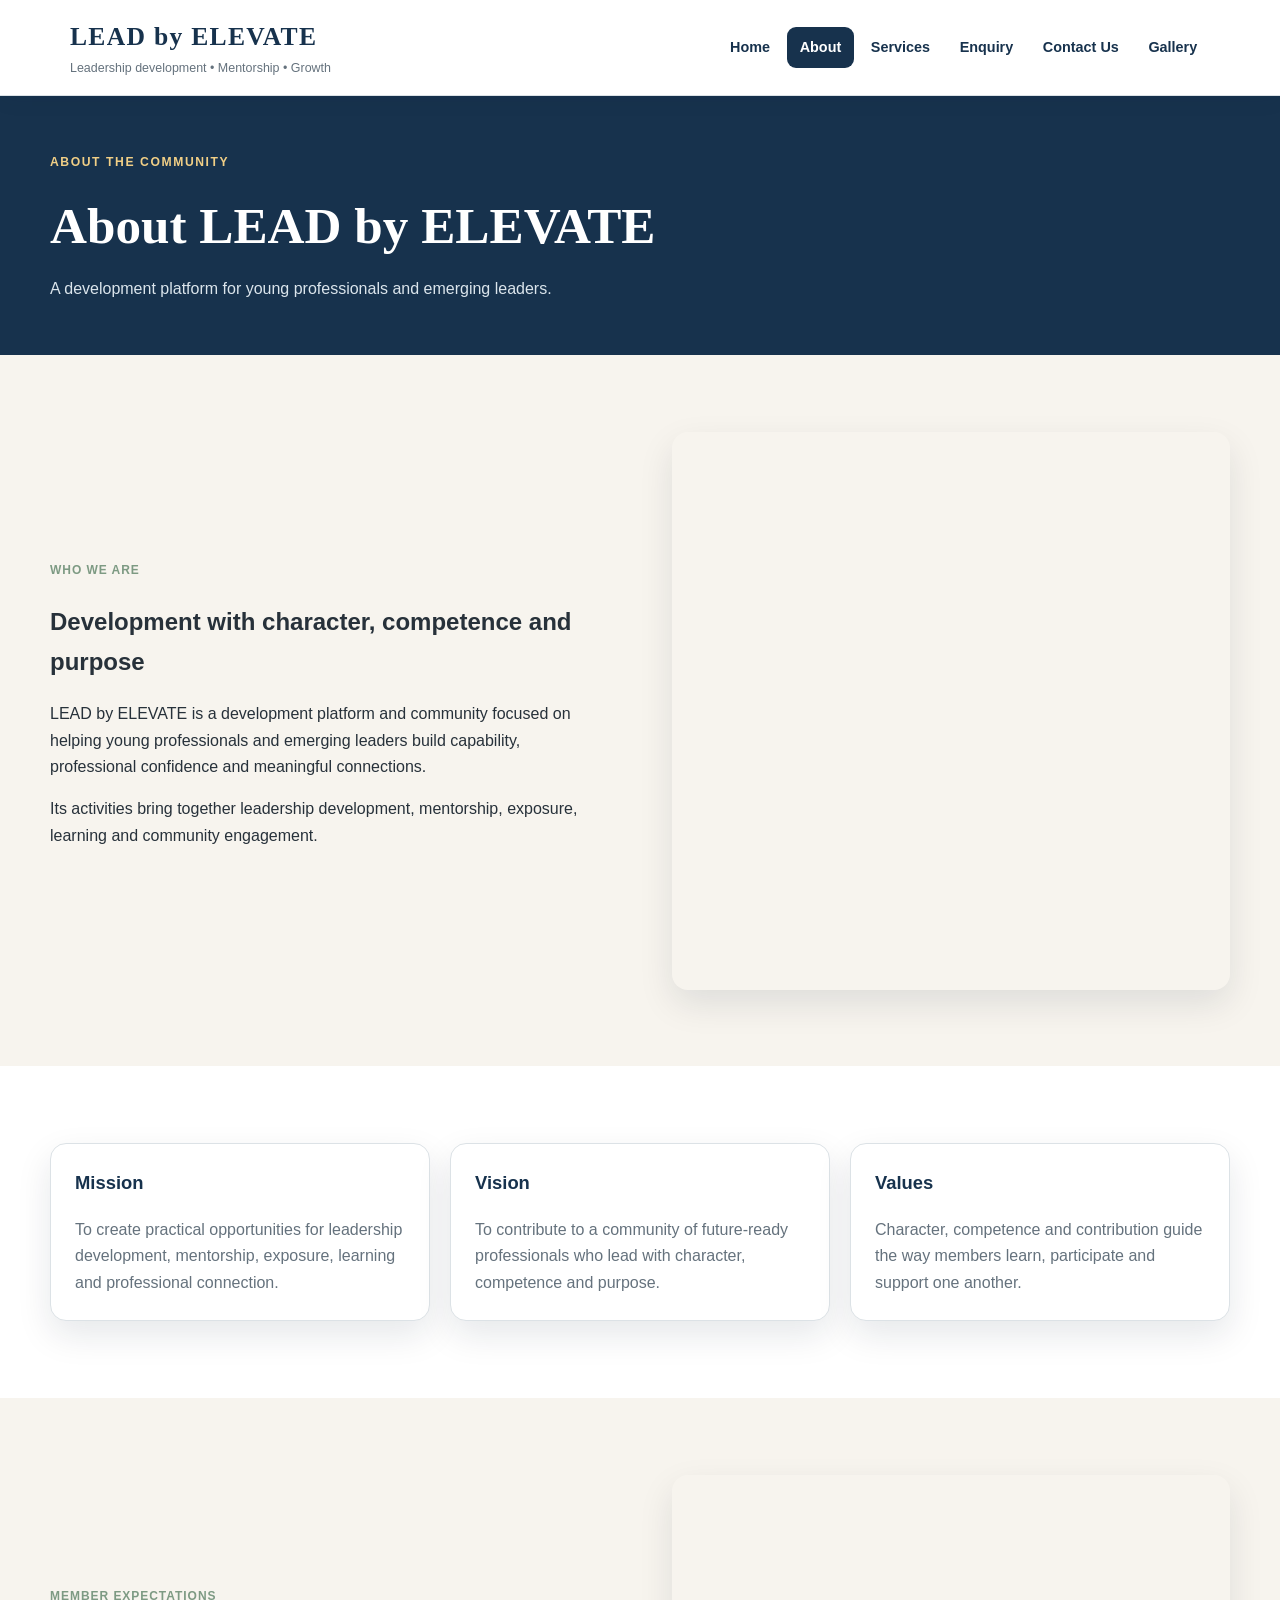
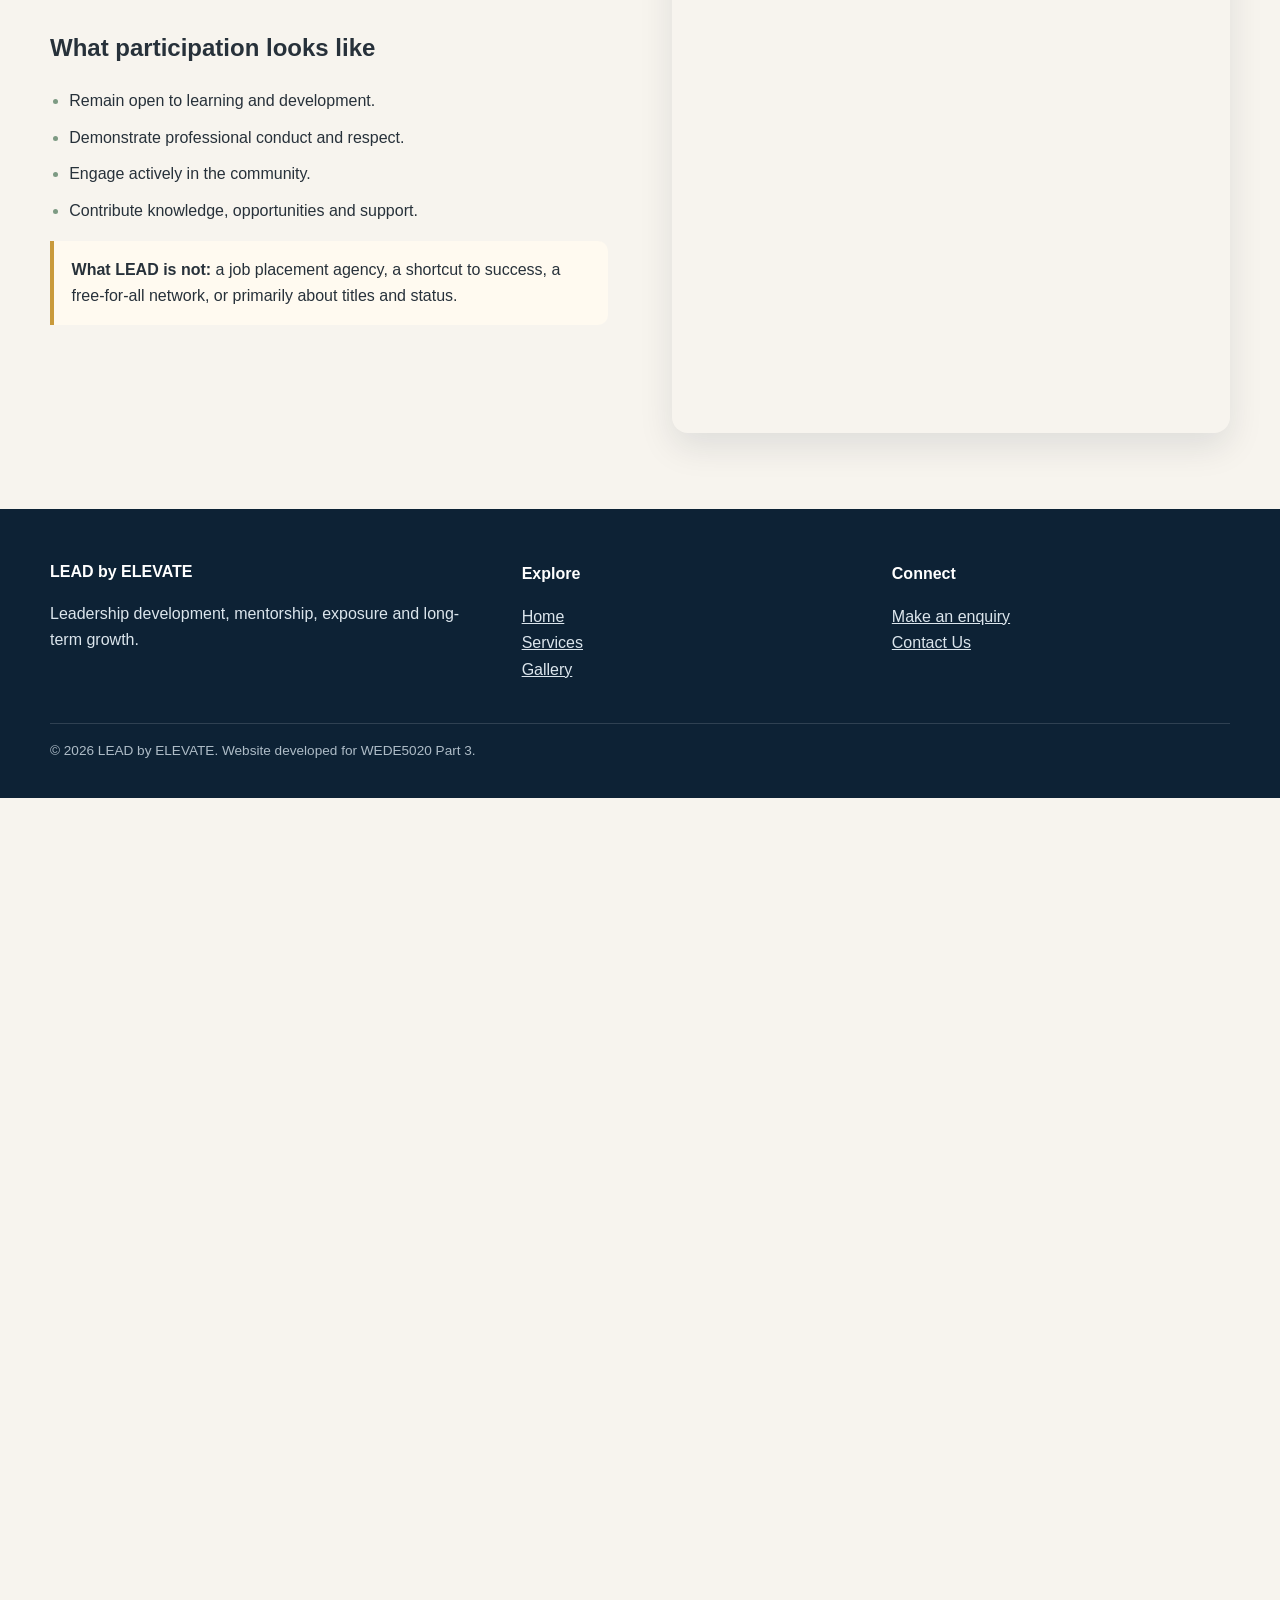
==== About.html @ d5483775 "chore: add submitted Part 2 website baseline chore: add submitted Part 2 website baseline" ====
<!DOCTYPE html>
<html lang="en">
<head>
  <meta charset="UTF-8">
  <meta name="viewport" content="width=device-width, initial-scale=1.0">
  <meta name="description" content="Learn about LEAD by ELEVATE, its purpose, values, mission, vision and member expectations.">
  <meta name="theme-color" content="#17324d">
  <title>About | LEAD by ELEVATE</title>
  <link rel="stylesheet" href="css/style.css">
  <meta name="keywords" content="about LEAD by ELEVATE, leadership community, mission, vision, values, emerging leaders">
</head>
<body>
<a class="skip-link" href="#main-content">Skip to main content</a>
<header class="site-header"><div class="header-inner">
  <a class="brand" href="index.html"><span class="brand-title">LEAD by ELEVATE</span><span class="brand-tagline">Leadership development • Mentorship • Growth</span></a>
  <input class="nav-toggle" type="checkbox" id="nav-toggle" aria-label="Toggle navigation"><label class="nav-toggle-label" for="nav-toggle"><span></span></label>
  <nav class="main-nav" aria-label="Main navigation"><ul><li><a href="index.html">Home</a></li><li><a href="About.html">About</a></li><li><a href="Services.html">Services</a></li><li><a href="Enquiry.html">Enquiry</a></li><li><a href="Contact%20Us.html">Contact Us</a></li><li><a href="Gallery.html">Gallery</a></li></ul></nav>
</div></header>
<main id="main-content">
  <section class="page-banner"><div class="container"><span class="eyebrow">About the community</span><h1>About LEAD by ELEVATE</h1><p>A development platform for young professionals and emerging leaders.</p></div></section>
  <section class="section"><div class="container split">
    <div><span class="kicker">Who we are</span><h2>Development with character, competence and purpose</h2><p>LEAD by ELEVATE is a development platform and community focused on helping young professionals and emerging leaders build capability, professional confidence and meaningful connections.</p><p>Its activities bring together leadership development, mentorship, exposure, learning and community engagement.</p></div>
    <div><img class="content-image" src="images/lead_group_outside_02.jpg" srcset="images/lead_group_outside_02-small.jpg 480w, images/lead_group_outside_02-medium.jpg 960w, images/lead_group_outside_02.jpg 1280w" sizes="(max-width: 900px) 100vw, 50vw" width="1280" height="853" alt="LEAD by ELEVATE group outside a venue"></div>
  </div></section>
  <section class="section section-alt"><div class="container card-grid">
    <article class="card"><h3>Mission</h3><p>To create practical opportunities for leadership development, mentorship, exposure, learning and professional connection.</p></article>
    <article class="card"><h3>Vision</h3><p>To contribute to a community of future-ready professionals who lead with character, competence and purpose.</p></article>
    <article class="card"><h3>Values</h3><p>Character, competence and contribution guide the way members learn, participate and support one another.</p></article>
  </div></section>
  <section class="section"><div class="container split">
    <div><span class="kicker">Member expectations</span><h2>What participation looks like</h2><ul class="check-list"><li>Remain open to learning and development.</li><li>Demonstrate professional conduct and respect.</li><li>Engage actively in the community.</li><li>Contribute knowledge, opportunities and support.</li></ul><div class="notice"><strong>What LEAD is not:</strong> a job placement agency, a shortcut to success, a free-for-all network, or primarily about titles and status.</div></div>
    <div><img class="content-image" src="images/lead_member_expectations_poster.jpg" srcset="images/lead_member_expectations_poster-small.jpg 480w, images/lead_member_expectations_poster-medium.jpg 960w, images/lead_member_expectations_poster.jpg 1280w" sizes="(max-width: 900px) 100vw, 50vw" width="1280" height="1280" alt="LEAD member expectations poster"></div>
  </div></section>
</main>
<footer class="site-footer"><div class="container"><div class="footer-grid"><div><h2>LEAD by ELEVATE</h2><p>Leadership development, mentorship, exposure and long-term growth.</p></div><div><h3>Explore</h3><p><a href="index.html">Home</a><br><a href="Services.html">Services</a><br><a href="Gallery.html">Gallery</a></p></div><div><h3>Connect</h3><p><a href="Enquiry.html">Make an enquiry</a><br><a href="Contact%20Us.html">Contact Us</a></p></div></div><div class="footer-bottom">&copy; <span id="currentYear">2026</span> LEAD by ELEVATE. Website developed for WEDE5020 Part 3.</div></div></footer>
<script src="js/script.js"></script>
</body></html>
---- css/style.css ----
/* LEAD by ELEVATE - Part 2 external stylesheet */
:root {
  --navy: #17324d;
  --navy-dark: #0d2235;
  --gold: #c99a3b;
  --sage: #7d9a83;
  --cream: #f7f4ee;
  --white: #ffffff;
  --charcoal: #27313a;
  --muted: #65727d;
  --border: #dce2e6;
  --shadow: 0 14px 35px rgba(13, 34, 53, 0.10);
  --radius: 16px;
  --max-width: 1180px;
}

* { box-sizing: border-box; }
html { scroll-behavior: smooth; }
body {
  margin: 0;
  font-family: Arial, Helvetica, sans-serif;
  font-size: 1rem;
  line-height: 1.65;
  color: var(--charcoal);
  background: var(--cream);
}

img { display: block; max-width: 100%; height: auto; }
a { color: var(--navy); }
a:hover { color: var(--gold); }
a:focus-visible,
button:focus-visible,
input:focus-visible,
select:focus-visible,
textarea:focus-visible {
  outline: 3px solid rgba(201, 154, 59, 0.55);
  outline-offset: 3px;
}

.skip-link {
  position: absolute;
  left: -9999px;
  top: 0;
  z-index: 1000;
  padding: 0.75rem 1rem;
  background: var(--navy);
  color: var(--white);
  text-decoration: none;
}
.skip-link:focus { left: 1rem; top: 1rem; }

.site-header {
  background: var(--white);
  border-bottom: 1px solid var(--border);
  position: sticky;
  top: 0;
  z-index: 100;
  box-shadow: 0 5px 20px rgba(13,34,53,0.05);
}
.header-inner {
  max-width: var(--max-width);
  margin: 0 auto;
  padding: 1rem 1.25rem;
  display: flex;
  align-items: center;
  justify-content: space-between;
  gap: 1rem;
}
.brand { text-decoration: none; color: var(--navy); }
.brand:hover { color: var(--navy); }
.brand-title {
  display: block;
  font-family: Georgia, 'Times New Roman', serif;
  font-size: clamp(1.25rem, 2vw, 1.7rem);
  font-weight: 700;
  letter-spacing: 0.05em;
}
.brand-tagline { display: block; color: var(--muted); font-size: 0.78rem; }

.nav-toggle { position: absolute; opacity: 0; pointer-events: none; }
.nav-toggle-label {
  display: none;
  width: 2.75rem;
  height: 2.5rem;
  border: 1px solid var(--border);
  border-radius: 10px;
  cursor: pointer;
  align-items: center;
  justify-content: center;
  background: var(--white);
}
.nav-toggle-label span,
.nav-toggle-label span::before,
.nav-toggle-label span::after {
  display: block;
  width: 1.25rem;
  height: 2px;
  background: var(--navy);
  content: '';
  position: relative;
  transition: transform 0.2s ease;
}
.nav-toggle-label span::before { position: absolute; top: -6px; }
.nav-toggle-label span::after { position: absolute; top: 6px; }

.main-nav ul {
  list-style: none;
  display: flex;
  align-items: center;
  gap: 0.25rem;
  margin: 0;
  padding: 0;
}
.main-nav a {
  display: block;
  padding: 0.55rem 0.8rem;
  border-radius: 9px;
  color: var(--navy);
  text-decoration: none;
  font-weight: 700;
  font-size: 0.9rem;
  transition: background-color 0.2s ease, color 0.2s ease, transform 0.2s ease;
}
.main-nav a:hover { background: var(--cream); color: var(--navy-dark); transform: translateY(-1px); }
.main-nav a:active { transform: translateY(0); }
.main-nav a.active { background: var(--navy); color: var(--white); }

.container { width: min(100% - 2.5rem, var(--max-width)); margin-inline: auto; }
main { min-height: 70vh; }

.hero {
  background: linear-gradient(135deg, var(--navy-dark), var(--navy));
  color: var(--white);
  padding: clamp(3.5rem, 8vw, 6.5rem) 0;
}
.hero-grid {
  display: grid;
  grid-template-columns: 1.05fr 0.95fr;
  gap: clamp(2rem, 5vw, 4.5rem);
  align-items: center;
}
.hero h1 {
  margin: 0 0 1rem;
  font-family: Georgia, 'Times New Roman', serif;
  font-size: clamp(2.2rem, 5vw, 4.3rem);
  line-height: 1.05;
}
.hero p { max-width: 650px; color: #e9eef2; font-size: clamp(1rem, 1.6vw, 1.15rem); }
.eyebrow {
  display: inline-block;
  margin-bottom: 0.75rem;
  color: #f1cf86;
  text-transform: uppercase;
  letter-spacing: 0.13em;
  font-size: 0.76rem;
  font-weight: 800;
}
.hero-actions { display: flex; flex-wrap: wrap; gap: 0.8rem; margin-top: 1.5rem; }
.button {
  display: inline-block;
  border: 2px solid transparent;
  border-radius: 999px;
  padding: 0.72rem 1.15rem;
  font-weight: 800;
  text-decoration: none;
  cursor: pointer;
  transition: transform 0.2s ease, box-shadow 0.2s ease, background-color 0.2s ease;
}
.button:hover { transform: translateY(-2px); box-shadow: 0 8px 18px rgba(0,0,0,0.14); }
.button-primary { background: var(--gold); color: var(--navy-dark); }
.button-secondary { background: transparent; border-color: rgba(255,255,255,0.6); color: var(--white); }
.button-secondary:hover { background: var(--white); color: var(--navy); }
.hero-media { overflow: hidden; border-radius: 24px; box-shadow: 0 24px 50px rgba(0,0,0,0.25); }
.hero-media img { width: 100%; aspect-ratio: 4 / 3; object-fit: cover; }

.section { padding: clamp(3rem, 6vw, 5rem) 0; }
.section-alt { background: var(--white); }
.section-heading { max-width: 760px; margin-bottom: 2rem; }
.section-heading h2 {
  margin: 0 0 0.55rem;
  font-family: Georgia, 'Times New Roman', serif;
  color: var(--navy);
  font-size: clamp(1.8rem, 3.5vw, 2.7rem);
  line-height: 1.15;
}
.section-heading p { margin: 0; color: var(--muted); }

.card-grid { display: grid; grid-template-columns: repeat(3, 1fr); gap: 1.25rem; }
.card {
  background: var(--white);
  border: 1px solid var(--border);
  border-radius: var(--radius);
  padding: 1.5rem;
  box-shadow: var(--shadow);
  transition: transform 0.2s ease, box-shadow 0.2s ease, border-color 0.2s ease;
}
.card:hover { transform: translateY(-5px); border-color: #c5d1d9; box-shadow: 0 18px 42px rgba(13,34,53,0.14); }
.card h3 { margin-top: 0; color: var(--navy); font-size: 1.15rem; }
.card p { margin-bottom: 0; color: var(--muted); }

.split { display: grid; grid-template-columns: 1fr 1fr; gap: clamp(2rem, 5vw, 4rem); align-items: center; }
.content-image { border-radius: var(--radius); box-shadow: var(--shadow); }
.check-list, .plain-list { padding-left: 1.2rem; }
.check-list li { margin-bottom: 0.65rem; }
.check-list li::marker { color: var(--sage); }
.kicker { color: var(--sage); font-weight: 800; text-transform: uppercase; letter-spacing: 0.08em; font-size: 0.75rem; }

.page-banner { background: var(--navy); color: var(--white); padding: 3.25rem 0; }
.page-banner h1 { margin: 0; font-family: Georgia, 'Times New Roman', serif; font-size: clamp(2rem, 4vw, 3.2rem); }
.page-banner p { margin: 0.5rem 0 0; color: #dbe5ec; }

.gallery-grid { display: grid; grid-template-columns: repeat(3, 1fr); gap: 1rem; }
.gallery-card {
  overflow: hidden;
  background: var(--white);
  border: 1px solid var(--border);
  border-radius: 14px;
  box-shadow: var(--shadow);
}
.gallery-card a { display: block; overflow: hidden; }
.gallery-card img { width: 100%; aspect-ratio: 4 / 3; object-fit: cover; transition: transform 0.35s ease, filter 0.35s ease; }
.gallery-card:hover img { transform: scale(1.04); filter: brightness(0.92); }
.gallery-card figcaption { padding: 0.9rem 1rem 1rem; font-weight: 700; color: var(--navy); }

.form-layout { display: grid; grid-template-columns: 1.3fr 0.7fr; gap: 1.5rem; align-items: start; }
.form-card, .info-card { background: var(--white); border: 1px solid var(--border); border-radius: var(--radius); padding: clamp(1.25rem, 3vw, 2rem); box-shadow: var(--shadow); }
.form-group { margin-bottom: 1rem; }
.form-group label { display: block; margin-bottom: 0.35rem; font-weight: 800; color: var(--navy); }
.form-group input, .form-group select, .form-group textarea {
  width: 100%;
  border: 1px solid #cbd5dc;
  border-radius: 10px;
  padding: 0.78rem 0.85rem;
  font: inherit;
  color: var(--charcoal);
  background: var(--white);
  transition: border-color 0.2s ease, box-shadow 0.2s ease;
}
.form-group input:focus, .form-group select:focus, .form-group textarea:focus { border-color: var(--sage); box-shadow: 0 0 0 4px rgba(125,154,131,0.16); outline: none; }
.form-group textarea { min-height: 160px; resize: vertical; }
.form-message { margin: 1rem 0 0; color: var(--sage); font-weight: 800; }

.notice { border-left: 4px solid var(--gold); padding: 1rem 1.1rem; background: #fffaf0; border-radius: 0 10px 10px 0; }

.site-footer { margin-top: 0; background: var(--navy-dark); color: #dbe5ec; padding: 2.25rem 0; }
.footer-grid { display: grid; grid-template-columns: 1.3fr 1fr 1fr; gap: 2rem; }
.site-footer h2, .site-footer h3 { color: var(--white); font-size: 1rem; }
.site-footer a { color: #dbe5ec; }
.site-footer a:hover { color: #f1cf86; }
.footer-bottom { border-top: 1px solid rgba(255,255,255,0.14); margin-top: 1.5rem; padding-top: 1rem; font-size: 0.85rem; color: #aebcc7; }

@media (max-width: 900px) {
  .hero-grid, .split, .form-layout { grid-template-columns: 1fr; }
  .card-grid { grid-template-columns: repeat(2, 1fr); }
  .gallery-grid { grid-template-columns: repeat(2, 1fr); }
  .footer-grid { grid-template-columns: 1fr 1fr; }
}

@media (max-width: 768px) {
  .header-inner { padding: 0.85rem 1rem; }
  .nav-toggle-label { display: flex; }
  .main-nav {
    display: none;
    position: absolute;
    left: 0;
    right: 0;
    top: 100%;
    background: var(--white);
    border-bottom: 1px solid var(--border);
    box-shadow: var(--shadow);
  }
  .main-nav ul { flex-direction: column; align-items: stretch; padding: 0.75rem 1rem 1rem; }
  .main-nav a { border-radius: 8px; }
  .nav-toggle:checked ~ .main-nav { display: block; }
  .nav-toggle:checked + .nav-toggle-label span { background: transparent; }
  .nav-toggle:checked + .nav-toggle-label span::before { transform: rotate(45deg); top: 0; }
  .nav-toggle:checked + .nav-toggle-label span::after { transform: rotate(-45deg); top: 0; }
  .container { width: min(100% - 2rem, var(--max-width)); }
  .hero { padding: 3.25rem 0 3.75rem; }
  .hero-media { order: -1; }
  .card-grid { grid-template-columns: repeat(2, 1fr); }
}

@media (max-width: 480px) {
  body { font-size: 0.96rem; }
  .brand-tagline { display: none; }
  .card-grid, .gallery-grid, .footer-grid { grid-template-columns: 1fr; }
  .hero-actions { flex-direction: column; align-items: stretch; }
  .button { text-align: center; }
  .section { padding: 2.75rem 0; }
  .page-banner { padding: 2.5rem 0; }
}

@media (prefers-reduced-motion: reduce) {
  *, *::before, *::after { scroll-behavior: auto !important; transition-duration: 0.01ms !important; }
}


/* Part 3: form feedback, search, interactive map and gallery lightbox */
.field-error {
  display: block;
  min-height: 1.15rem;
  margin-top: 0.3rem;
  color: #a52a2a;
  font-size: 0.86rem;
  font-weight: 700;
}
.form-group [aria-invalid="true"] {
  border-color: #a52a2a;
  box-shadow: 0 0 0 3px rgba(165,42,42,0.12);
}
.form-message-error { color: #a52a2a; }
.search-panel {
  max-width: 680px;
  margin: 0 0 1.5rem;
  padding: 1.1rem;
  background: var(--white);
  border: 1px solid var(--border);
  border-radius: var(--radius);
}
.search-panel label {
  display: block;
  margin-bottom: 0.45rem;
  color: var(--navy);
  font-weight: 800;
}
.search-panel input {
  width: 100%;
  padding: 0.8rem 0.9rem;
  border: 1px solid #cbd5dc;
  border-radius: 10px;
  font: inherit;
}
.search-panel input:focus {
  outline: 3px solid rgba(125,154,131,0.2);
  border-color: var(--sage);
}
.search-status { margin: 0.5rem 0 0; color: var(--muted); font-size: 0.9rem; }
.card[hidden], #noSearchResults[hidden] { display: none !important; }
.faq-block { max-width: 850px; margin-top: 3rem; }
.faq-block h2 { color: var(--navy); font-family: Georgia, 'Times New Roman', serif; }
.faq-block details {
  margin: 0.7rem 0;
  padding: 1rem 1.1rem;
  border: 1px solid var(--border);
  border-radius: 12px;
  background: var(--white);
}
.faq-block summary { color: var(--navy); font-weight: 800; cursor: pointer; }
.faq-block details p { margin-bottom: 0; color: var(--muted); }
.map-frame {
  overflow: hidden;
  border: 1px solid var(--border);
  border-radius: var(--radius);
  box-shadow: var(--shadow);
  background: #edf1f3;
}
.map-frame iframe { display: block; width: 100%; height: 390px; border: 0; }
.map-link { margin-top: 0.7rem; }
.lightbox-dialog {
  width: min(92vw, 1050px);
  max-width: none;
  max-height: 92vh;
  padding: 1rem;
  border: 1px solid var(--border);
  border-radius: 16px;
  background: var(--white);
  box-shadow: 0 25px 80px rgba(0,0,0,0.35);
}
.lightbox-dialog::backdrop { background: rgba(9,20,31,0.82); }
.lightbox-dialog img {
  display: block;
  max-width: 100%;
  max-height: 76vh;
  width: auto;
  height: auto;
  margin: 0 auto;
  object-fit: contain;
}
.lightbox-dialog p { margin: 0.75rem 3rem 0.25rem; text-align: center; color: var(--navy); font-weight: 800; }
.lightbox-close {
  position: sticky;
  top: 0;
  float: right;
  z-index: 2;
  width: 2.5rem;
  height: 2.5rem;
  border: 0;
  border-radius: 50%;
  background: var(--navy);
  color: white;
  font-size: 1.6rem;
  line-height: 1;
  cursor: pointer;
}
@media (max-width: 600px) {
  .map-frame iframe { height: 300px; }
  .lightbox-dialog { padding: 0.65rem; }
}
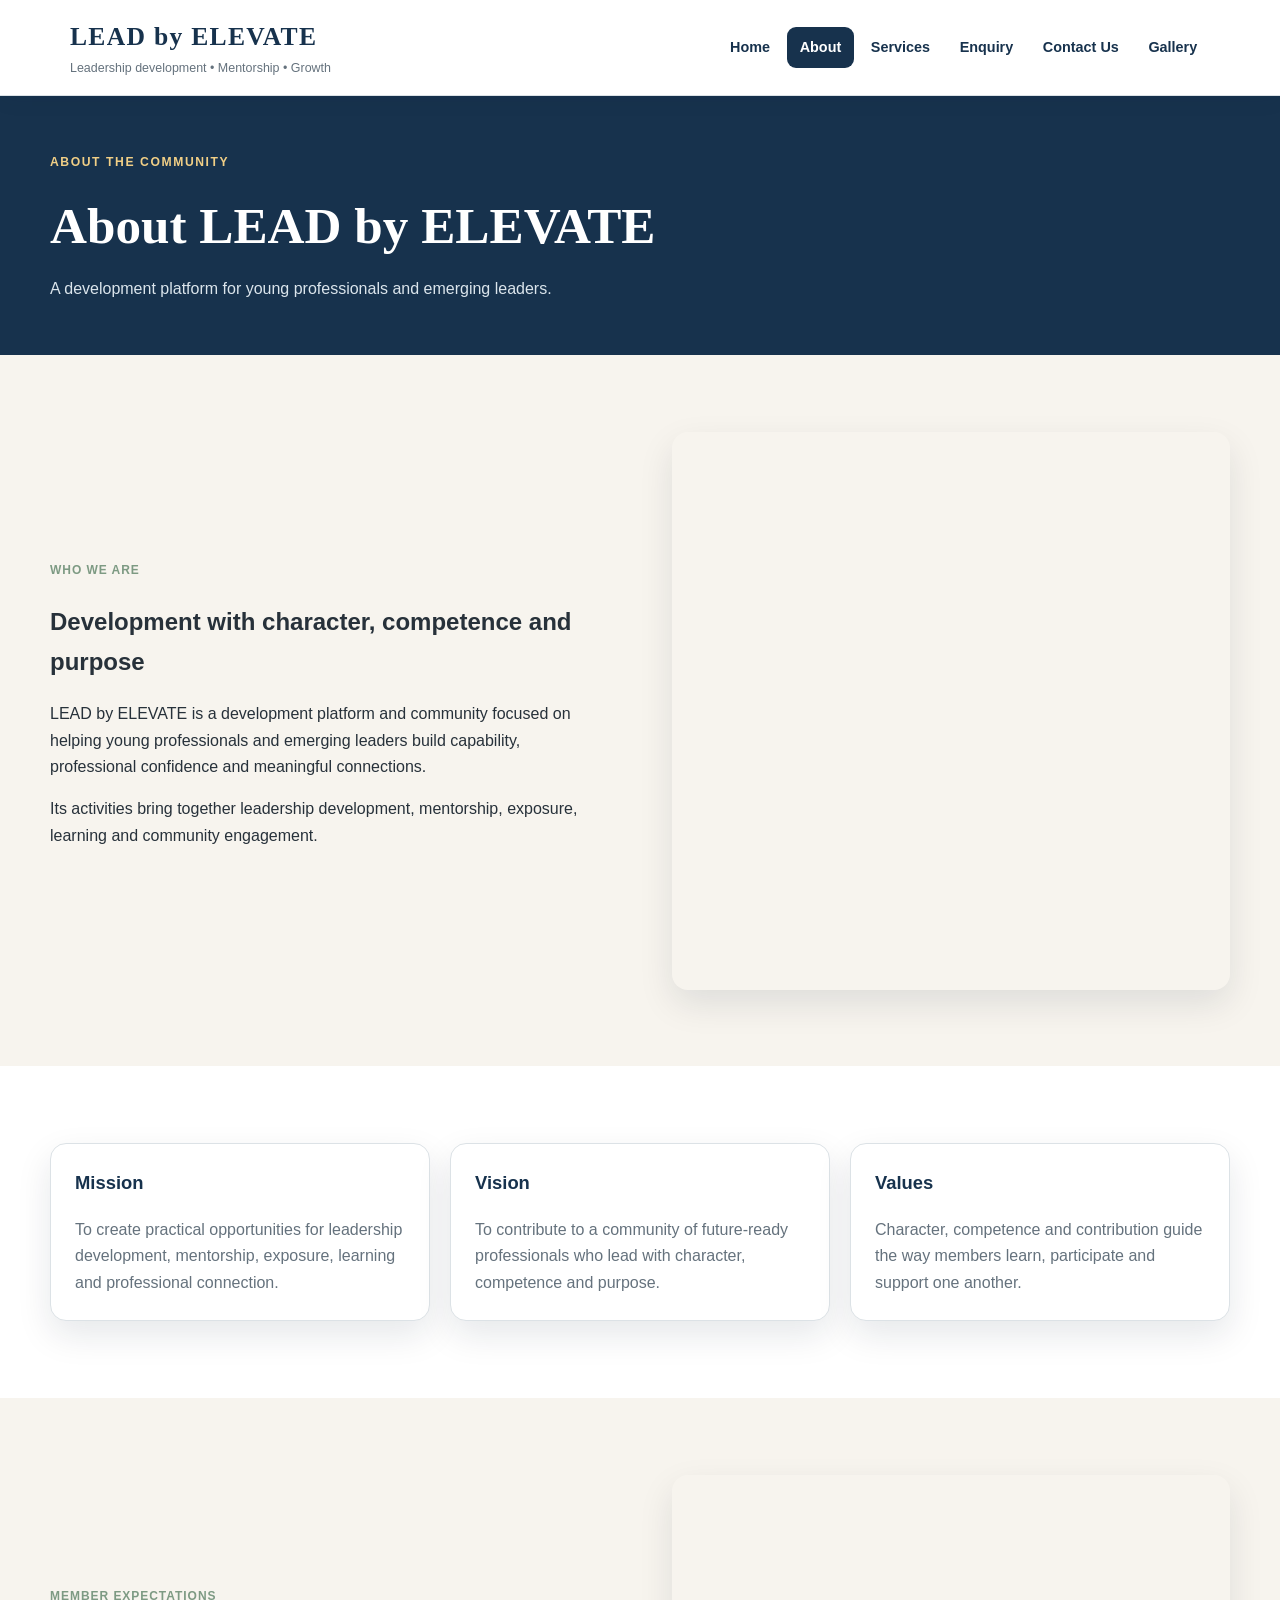
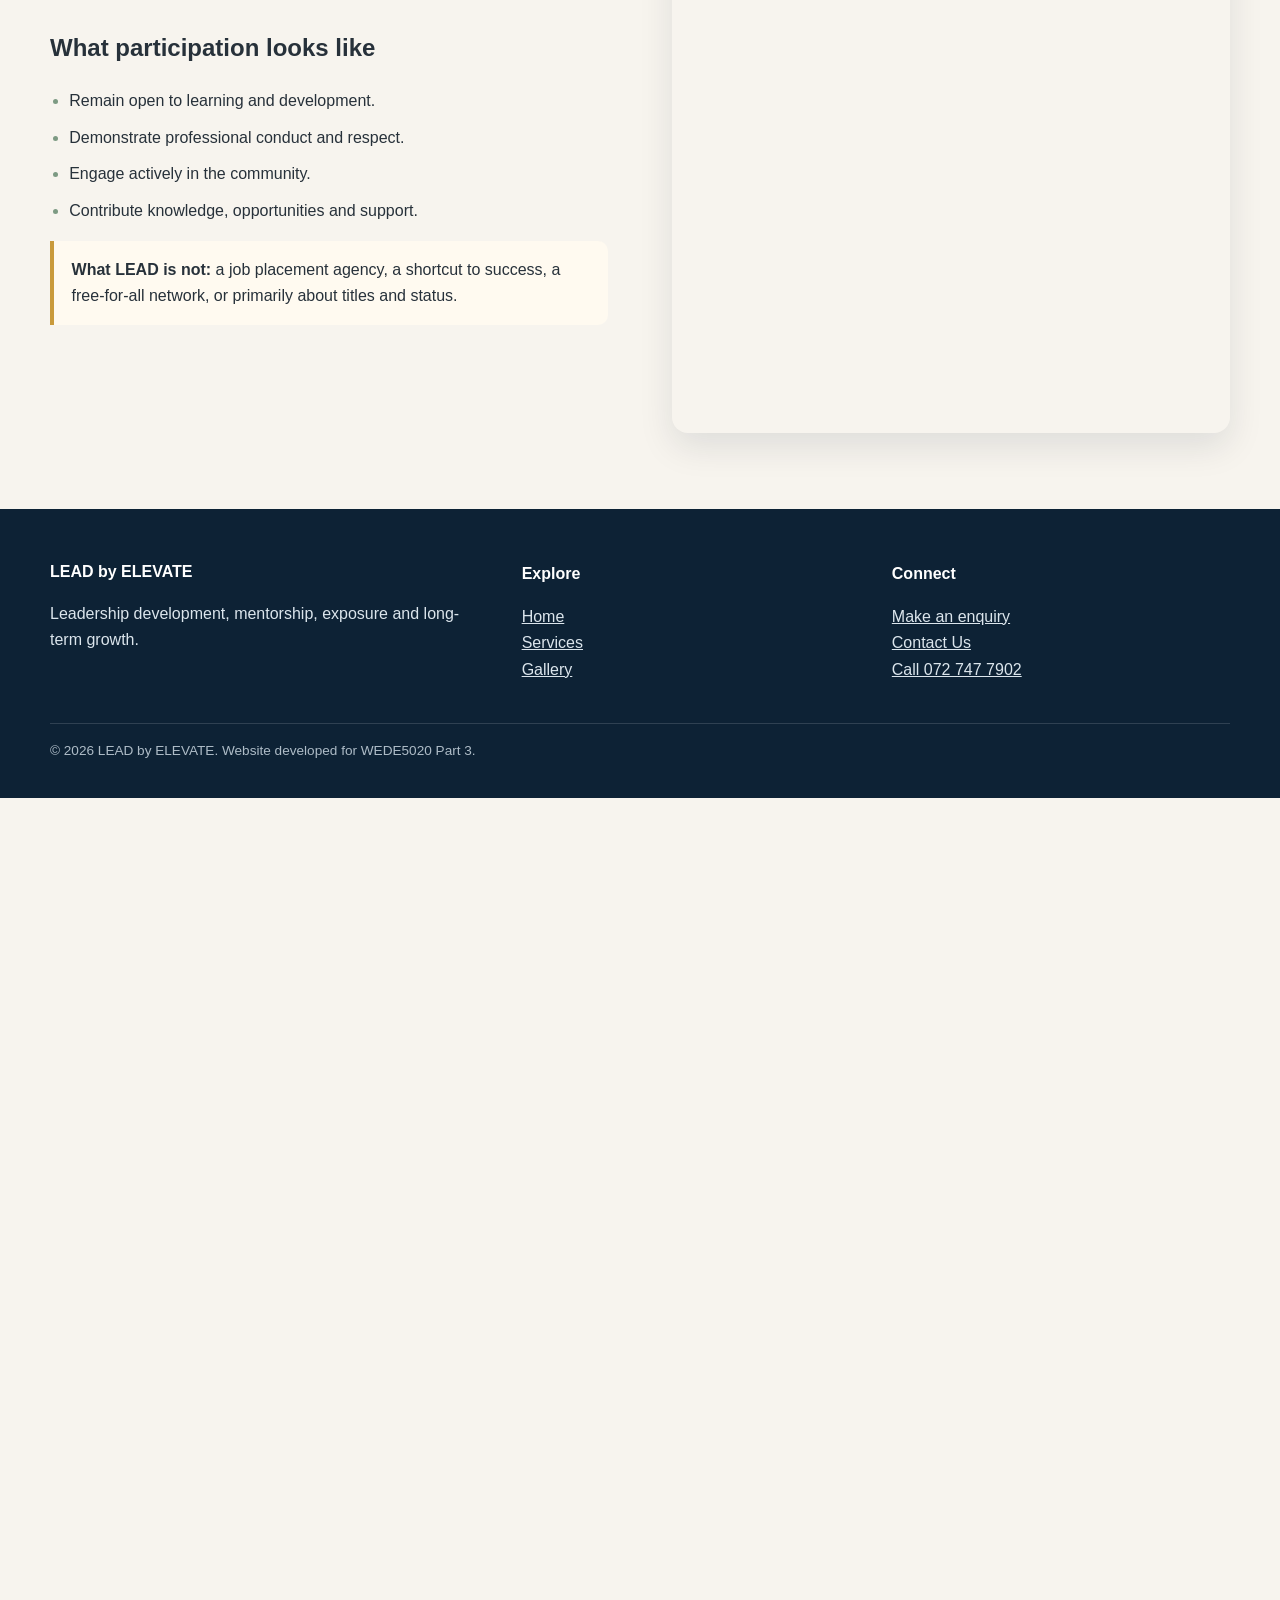
==== commit 2f7c587b: "fix: configure sitemap with all six live website pages fix: configure sitemap with all six live webs" ====
--- a/About.html
+++ b/About.html
@@ -32,6 +32,6 @@
     <div><img class="content-image" src="images/lead_member_expectations_poster.jpg" srcset="images/lead_member_expectations_poster-small.jpg 480w, images/lead_member_expectations_poster-medium.jpg 960w, images/lead_member_expectations_poster.jpg 1280w" sizes="(max-width: 900px) 100vw, 50vw" width="1280" height="1280" alt="LEAD member expectations poster"></div>
   </div></section>
 </main>
-<footer class="site-footer"><div class="container"><div class="footer-grid"><div><h2>LEAD by ELEVATE</h2><p>Leadership development, mentorship, exposure and long-term growth.</p></div><div><h3>Explore</h3><p><a href="index.html">Home</a><br><a href="Services.html">Services</a><br><a href="Gallery.html">Gallery</a></p></div><div><h3>Connect</h3><p><a href="Enquiry.html">Make an enquiry</a><br><a href="Contact%20Us.html">Contact Us</a></p></div></div><div class="footer-bottom">&copy; <span id="currentYear">2026</span> LEAD by ELEVATE. Website developed for WEDE5020 Part 3.</div></div></footer>
+<footer class="site-footer"><div class="container"><div class="footer-grid"><div><h2>LEAD by ELEVATE</h2><p>Leadership development, mentorship, exposure and long-term growth.</p></div><div><h3>Explore</h3><p><a href="index.html">Home</a><br><a href="Services.html">Services</a><br><a href="Gallery.html">Gallery</a></p></div><div><h3>Connect</h3><p><a href="Enquiry.html">Make an enquiry</a><br><a href="Contact%20Us.html">Contact Us</a><br><a href="tel:+27727477902">Call 072 747 7902</a></p></div></div><div class="footer-bottom">&copy; <span id="currentYear">2026</span> LEAD by ELEVATE. Website developed for WEDE5020 Part 3.</div></div></footer>
 <script src="js/script.js"></script>
 </body></html>
